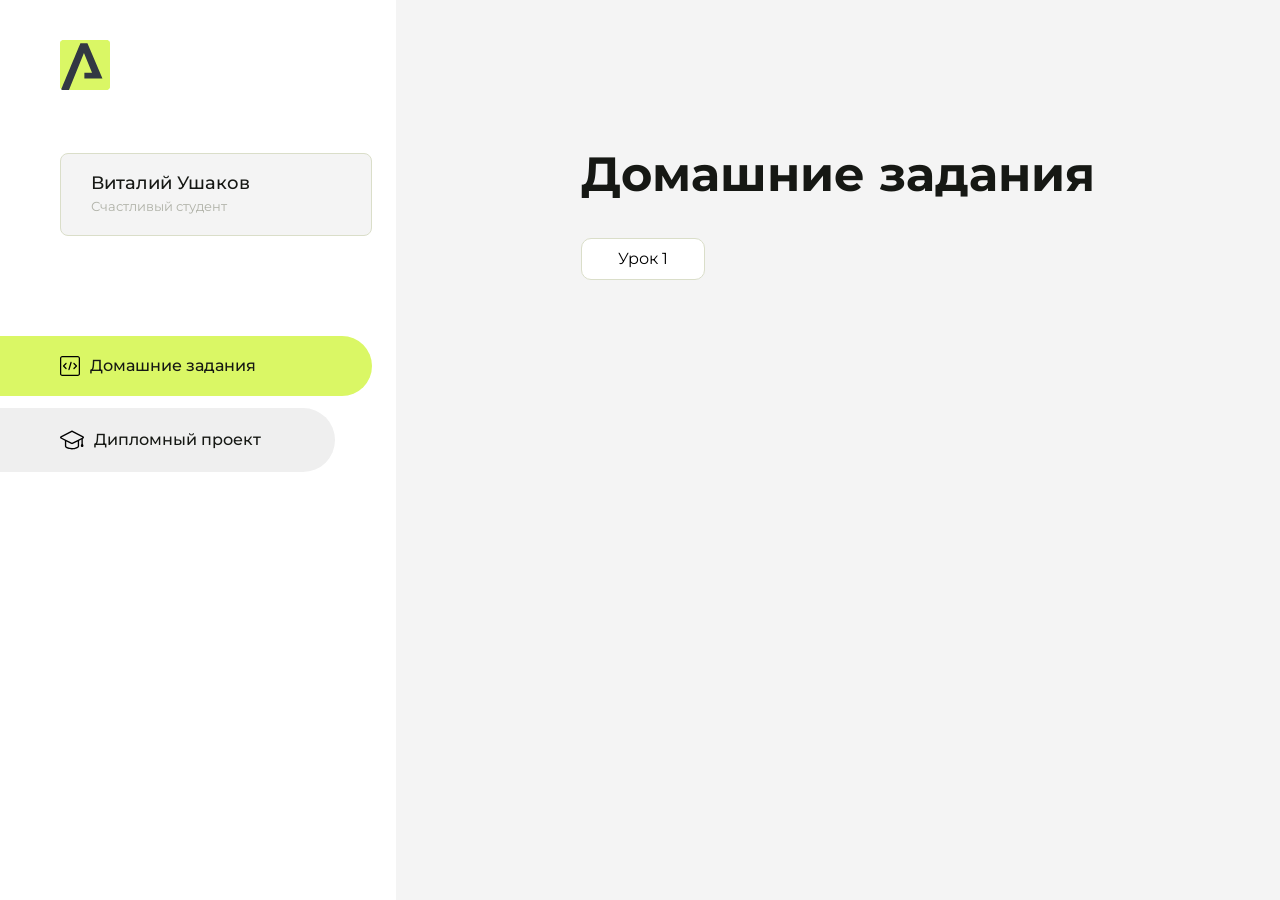
==== index.html @ 2297f7f1 "первый коммит" ====
<!DOCTYPE html>
<html lang="en">
<head>
    <meta charset="UTF-8">
    <meta name="viewport" content="width=device-width, initial-scale=1.0">
    <title>Домашняя работа</title>
    <link rel="shortcut icon" href="src/logo.ico" type="image/x-icon">
    <link rel="preconnect" href="https://fonts.googleapis.com">
    <link rel="preconnect" href="https://fonts.gstatic.com" crossorigin>
    <link href="https://fonts.googleapis.com/css2?family=Montserrat:wght@400;500;700&family=Rubik:wght@500&display=swap"
          rel="stylesheet">
    <link rel="stylesheet" href="src/style.css">
</head>
<body id="body">
<div class="overlay" id="overlay"></div>
<div class="layout">
    <div class="burger" id="burger">
        <svg viewBox="0 0 24 24" fill="none" xmlns="http://www.w3.org/2000/svg">
            <g id="SVGRepo_bgCarrier" stroke-width="0"></g>
            <g id="SVGRepo_tracerCarrier" stroke-linecap="round" stroke-linejoin="round"></g>
            <g id="SVGRepo_iconCarrier">
                <path d="M4 18L20 18" stroke="#DAF765" stroke-width="2" stroke-linecap="round"></path>
                <path d="M4 12L20 12" stroke="#DAF765" stroke-width="2" stroke-linecap="round"></path>
                <path d="M4 6L20 6" stroke="#DAF765" stroke-width="2" stroke-linecap="round"></path>
            </g>
        </svg>
    </div>
    <aside class="sidebar" id="sidebar">
        <div class="sidebar__inner">
            <div class="logo">
                <svg width="50" height="50" viewBox="0 0 50 50" fill="none" xmlns="http://www.w3.org/2000/svg">
                    <g clip-path="url(#clip0_513_74730)">
                        <path d="M46.17 -0.257004H3.83C1.57281 -0.257004 -0.257 1.57281 -0.257 3.83V46.17C-0.257 48.4272 1.57281 50.257 3.83 50.257H46.17C48.4272 50.257 50.257 48.4272 50.257 46.17V3.83C50.257 1.57281 48.4272 -0.257004 46.17 -0.257004Z"
                              fill="#DAF765"/>
                        <path d="M24.375 38.4H42.461L27.441 3.1585H20.4355C20.4355 3.1585 6.7895 35.881 1.1945 49.294C2.015 50.0275 3.0945 50.257 3.6945 50.257H8.8445L23.954 13.07L32.0465 32.8285H24.375V38.4Z"
                              fill="#323843"/>
                    </g>
                    <defs>
                        <clipPath id="clip0_513_74730">
                            <rect width="50" height="50" fill="white"/>
                        </clipPath>
                    </defs>
                </svg>
            </div>
            <div class="sidebar__user">
                <div class="sidebar__name">Виталий Ушаков</div>
                <div class="sidebar__text">Счастливый студент</div>
            </div>
            <div class="sidebar__tabs">
                <div class="sidebar__item">
                    <button class="sidebar__button active" id="tasks">
                        <svg xmlns="http://www.w3.org/2000/svg" width="20" height="20" viewBox="0 0 20 20" fill="none">
                            <g clip-path="url(#clip0_704_74543)">
                                <path d="M17.7083 20H2.29167C1.0275 20 0 18.9725 0 17.7083V2.29167C0 1.0275 1.0275 0 2.29167 0H17.7083C18.9725 0 20 1.0275 20 2.29167V17.7083C20 18.9725 18.9725 20 17.7083 20ZM2.29167 1.25C1.7175 1.25 1.25 1.7175 1.25 2.29167V17.7083C1.25 18.2825 1.7175 18.75 2.29167 18.75H17.7083C18.2825 18.75 18.75 18.2825 18.75 17.7083V2.29167C18.75 1.7175 18.2825 1.25 17.7083 1.25H2.29167Z"
                                      fill="black"/>
                                <path d="M6.04167 13.125C5.88167 13.125 5.72167 13.0642 5.6 12.9417L3.1 10.4417C2.85583 10.1975 2.85583 9.80167 3.1 9.5575L5.6 7.0575C5.84417 6.81333 6.24 6.81333 6.48417 7.0575C6.72833 7.30167 6.72833 7.6975 6.48417 7.94167L4.42583 10L6.48417 12.0583C6.72833 12.3025 6.72833 12.6983 6.48417 12.9425C6.36167 13.0642 6.20167 13.125 6.04167 13.125Z"
                                      fill="black"/>
                                <path d="M8.95833 14.1667C8.9 14.1667 8.84 14.1583 8.78167 14.1417C8.45083 14.0442 8.26083 13.6967 8.35833 13.3658L10.4417 6.28251C10.5392 5.95084 10.8892 5.76417 11.2175 5.85917C11.5483 5.95667 11.7383 6.30417 11.6408 6.63501L9.5575 13.7183C9.47833 13.9908 9.22833 14.1667 8.95833 14.1667Z"
                                      fill="black"/>
                                <path d="M13.9583 13.125C13.7983 13.125 13.6383 13.0642 13.5167 12.9417C13.2725 12.6975 13.2725 12.3017 13.5167 12.0575L15.575 9.99916L13.5167 7.94083C13.2725 7.69666 13.2725 7.30083 13.5167 7.05666C13.7608 6.81249 14.1567 6.81249 14.4008 7.05666L16.9008 9.55666C17.145 9.80083 17.145 10.1967 16.9008 10.4408L14.4008 12.9408C14.2783 13.0642 14.1183 13.125 13.9583 13.125Z"
                                      fill="black"/>
                            </g>
                            <defs>
                                <clipPath id="clip0_704_74543">
                                    <rect width="20" height="20" fill="white"/>
                                </clipPath>
                            </defs>
                        </svg>
                        <span>Домашние задания</span></button>
                </div>
                <div class="sidebar__item">
                    <button class="sidebar__button" id="diplom">
                        <svg xmlns="http://www.w3.org/2000/svg" width="24" height="24" viewBox="0 0 24 24" fill="none">
                            <g clip-path="url(#clip0_704_74553)">
                                <path d="M23.2628 10.5971C23.7176 10.365 24 9.90375 24 9.39337C24 8.883 23.7176 8.42175 23.2628 8.18962L12.6135 2.75362C12.2291 2.55824 11.7705 2.55787 11.3854 2.75399L0.736875 8.19C0.282375 8.42175 0 8.883 0 9.39337C0 9.90375 0.282375 10.365 0.736875 10.5971L4.89038 12.7177V18.2074C4.89038 19.8154 8.412 21.393 12 21.393C15.5884 21.393 19.1096 19.815 19.1096 18.2074V12.7174L21.4609 11.517V15.8017L20.901 17.2305C20.7409 17.6389 20.7934 18.0994 21.0405 18.4616C21.2876 18.8246 21.6979 19.041 22.1366 19.041C22.5754 19.041 22.9852 18.8246 23.2324 18.462C23.4795 18.099 23.532 17.6385 23.3719 17.2301L22.8124 15.8021V10.827L23.2628 10.5971ZM17.7623 18.1721C17.6198 18.6375 15.3491 20.0419 12 20.0419C8.65088 20.0419 6.38025 18.6375 6.2415 18.2074V12.3037L6.23887 12.3019C6.23812 12.057 6.1065 11.8207 5.87325 11.7019L1.3515 9.39337L12 3.95737L22.6489 9.39337L12 14.8294L5.87325 11.7019C5.54063 11.5331 4.6695 11.6674 4.5 12C4.33012 12.3322 4.55813 12.5479 4.89038 12.7177L11.3857 16.0331C11.5781 16.1314 11.7889 16.1805 12 16.1805C12.2107 16.1805 12.4222 16.1314 12.6146 16.0331L17.7593 13.407L17.7623 18.1721Z"
                                      fill="black"/>
                            </g>
                            <defs>
                                <clipPath id="clip0_704_74553">
                                    <rect width="24" height="24" fill="white"/>
                                </clipPath>
                            </defs>
                        </svg>
                        <span>Дипломный проект</span></button>
                </div>
            </div>
        </div>

    </aside>
    <div class="content">
        <div class="container">
            <div class="content__block" id="tasksBlock">
                <div class="content__title">Домашние задания</div>
                <ul class="content__list">
                    <li class="content__list-item">
                        <a href="lesson1/index.html">Урок 1</a>
                    </li>
                </ul>
            </div>
            <div class="content__block hidden" id="diplomBlock">
                <div class="content__title">Дипломный проект</div>
                <div class="content__list-diplom">
                    <a href="ПАПКА-С-НОМЕРОМ-УРОКА">Ссылка на ДЗ</a>
                </div>
                <div class="content__decor">
                    <div class="content__decor-text">Давай проверим, чему ты научился!</div>
                    <div class="content__decor-img">
                        <img src="src/decor.png" alt="decor">
                    </div>
                </div>
            </div>
        </div>
    </div>
</div>
<script src="src/index.js"></script>
</body>
</html>
---- src/style.css ----
*{padding: 0;margin: 0;border: 0;}
*,*:before,*:after{-webkit-box-sizing: border-box;box-sizing: border-box;}
:focus,:active{outline: none;}
a:focus,a:active{outline: none;}
nav,footer,header,aside{display: block;}
html,body{
    height:100%;width:100%;
    font-size:100%;line-height:1;-ms-text-size-adjust:100%;-moz-text-size-adjust:100%;-webkit-text-size-adjust:100%;}
input,button,textarea{font-family:inherit;}
input::-ms-clear{display: none;}
button{cursor: pointer;}
button::-moz-focus-inner{padding:0;border:0;}
a,a:visited{text-decoration: none;}
a:hover{text-decoration: none;}
ul li{list-style: none;}
img{vertical-align: top;}
h1,h2,h3,h4,h5,h6{font-size:inherit;font-weight: inherit;}
a{color:inherit;}



body {
    font-family: "Montserrat",SansSerif;
    color: black;
}

body.overflow {
    overflow: hidden;
}



.layout {
    display: -webkit-box;
    display: -ms-flexbox;
    display: flex;
    min-height: 100vh;
}

.sidebar {
    padding: 40px 24px 40px 0;
    -ms-flex-negative: 0;
    flex-shrink: 0;
    background-color: white;
}



.content {
    -webkit-box-flex: 1;
    -ms-flex-positive: 1;
    flex-grow: 1;
    background-color: #F4F4F4;
}

.container {
    display: -webkit-box;
    display: -ms-flexbox;
    display: flex;
    -webkit-box-orient: vertical;
    -webkit-box-direction: normal;
    -ms-flex-direction: column;
    flex-direction: column;
    -webkit-box-pack: center;
    -ms-flex-pack: center;
    justify-content: center;
    -webkit-box-align: center;
    -ms-flex-align: center;
    align-items: center;
    padding: 150px 60px 80px 60px;
}


.logo {
    margin-left: 60px;
    margin-bottom: 60px;
}

.sidebar__user {
    background-color: #F4F4F4;
    padding: 20px 30px;
    margin-left: 60px;
    margin-bottom: 100px;
    border-radius: 8px;
    border: 1px solid #DADEC9;
}

.sidebar__name {
    color:#161814;
    font-size: 18px;
    font-weight: 500;
    margin-bottom: 6px;
}

.sidebar__text {
    color: #AFB1A7;
    font-size: 13px;
    font-weight: 400;
    line-height: 130%; /* 16.9px */
}

.sidebar__item {
    width: 372px;
}

.sidebar__button {
    display: -webkit-box;
    display: -ms-flexbox;
    display: flex;
    -webkit-box-align: center;
    -ms-flex-align: center;
    align-items: center;
    gap: 10px;
    padding: 20px 60px;
    margin-bottom: 12px;
    border-radius: 0px 100px 100px 0px;
    -webkit-transition: all .5s;
    -o-transition: all .5s;
    transition: all .5s;
    cursor: pointer;
    width: 90%;
    color:#161814;
    font-size: 16px;
    font-weight: 500;
}

.sidebar__button.active , .sidebar__button:hover {
    width: 100%;
    background-color: #DAF765;
}


.content__title {
    color: #161814;
    font-size: 48px;
    font-weight: 700;
    margin-bottom: 40px;
}

.content__list {
    display: -webkit-box;
    display: -ms-flexbox;
    display: flex;
    -webkit-box-align: center;
    -ms-flex-align: center;
    align-items: center;
    -ms-flex-wrap: wrap;
    flex-wrap: wrap;
    gap: 20px;
}



.content__list-item  {
    cursor: pointer;
    padding: 12px 18px;
    background-color: #fff;
    border-radius: 10px;
    border: 1px solid #DADEC9;
    -webkit-transition: all .3s;
    -o-transition: all .3s;
    transition: all .3s;
}

.content__list-item:hover,.content__list-diplom:hover {
    background-color: #AFB1A7;
}

li a {
    padding: 12px 18px;

}


.content__list-diplom {
    -webkit-transition: all .3s;
    -o-transition: all .3s;
    transition: all .3s;
    display: inline-block;
    padding: 12px 18px;
    background-color: #fff;
    border-radius: 10px;
    border: 1px solid #DADEC9;
}

.content__decor {
    display: -webkit-box;
    display: -ms-flexbox;
    display: flex;
    -webkit-box-align: center;
    -ms-flex-align: center;
    align-items: center;
}

.content__decor-text {
    color:#BEDD44;
    font-size: 36px;
    font-weight: 700;
    line-height: 110%; /* 39.6px */
}

.content__block {
    max-width: 1200px;
}

.content__block.hidden {
    display: none;
}

.content__decor-img img{
    width: 100%;
}

.burger {
    display: none;
    padding: 5px;
    position: fixed;
    top: 3%;
    right: 7%;
    width: 40px;
    height: 40px;
    background-color: #161814;
    border-radius: 50%;
    z-index: 10;
    border: 1px solid #DAF765;
}

@media (max-width: 768px) {
    .burger {
        display: block;
    }

    .sidebar {
        -webkit-transition: all .3s;
        -o-transition: all .3s;
        transition: all .3s;
        -webkit-transform: translateX(-100%);
        -ms-transform: translateX(-100%);
        transform: translateX(-100%);
        position: fixed;
        top: 0;
        left: 0;
        bottom: 0;
        z-index: 5;
    }

    .sidebar.show {
        -webkit-transform: translateX(0%);
        -ms-transform: translateX(0%);
        transform: translateX(0%);
    }

    .overlay {
        opacity: 0;
        pointer-events: none;
        -webkit-transition: all .3s;
        -o-transition: all .3s;
        transition: all .3s;
        position: absolute;
        top: 0;
        right: 0;
        left: 0;
        bottom: 0;
        z-index: 3;
        background-color: #000000e0;
    }

    .overlay.show {
        opacity: 1;
        pointer-events: all;
    }

    .container {
        padding: 40px 20px;
        min-height: 100%;
    }

    .content__decor {
        margin-top: 20px;
        -webkit-box-orient: vertical;
        -webkit-box-direction: normal;
        -ms-flex-direction: column;
        flex-direction: column;
    }
}

@media (max-width: 400px) {
    .sidebar__user {
        margin-left: 0;
    }
}
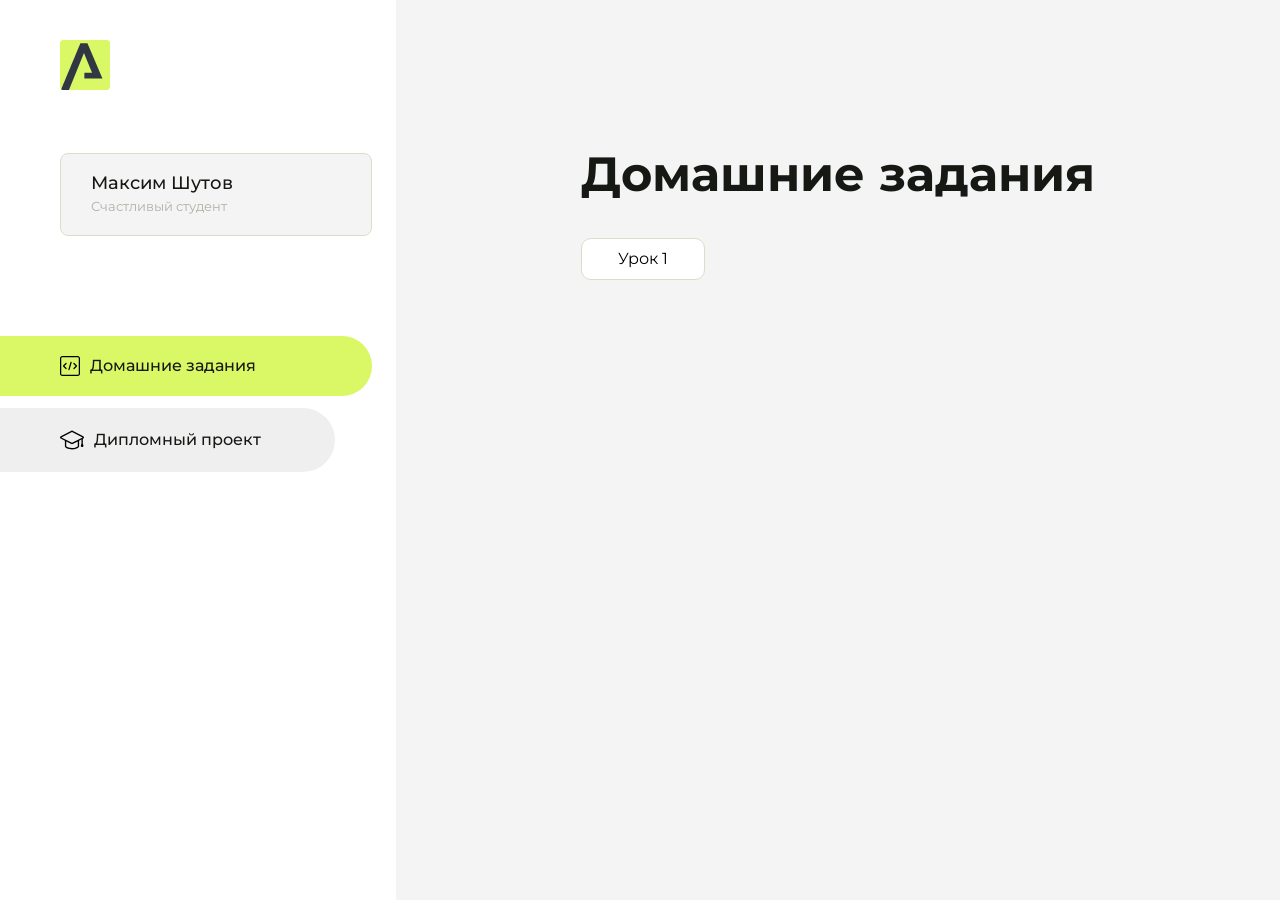
==== commit 59201f11: "Update index.html" ====
--- a/index.html
+++ b/index.html
@@ -43,7 +43,7 @@
                 </svg>
             </div>
             <div class="sidebar__user">
-                <div class="sidebar__name">Виталий Ушаков</div>
+                <div class="sidebar__name">Максим Шутов</div>
                 <div class="sidebar__text">Счастливый студент</div>
             </div>
             <div class="sidebar__tabs">
@@ -93,7 +93,7 @@
                 <div class="content__title">Домашние задания</div>
                 <ul class="content__list">
                     <li class="content__list-item">
-                        <a href="lesson1/index.html">Урок 1</a>
+                        <a href="hello-arokenru/index.html">Урок 1</a>
                     </li>
                 </ul>
             </div>
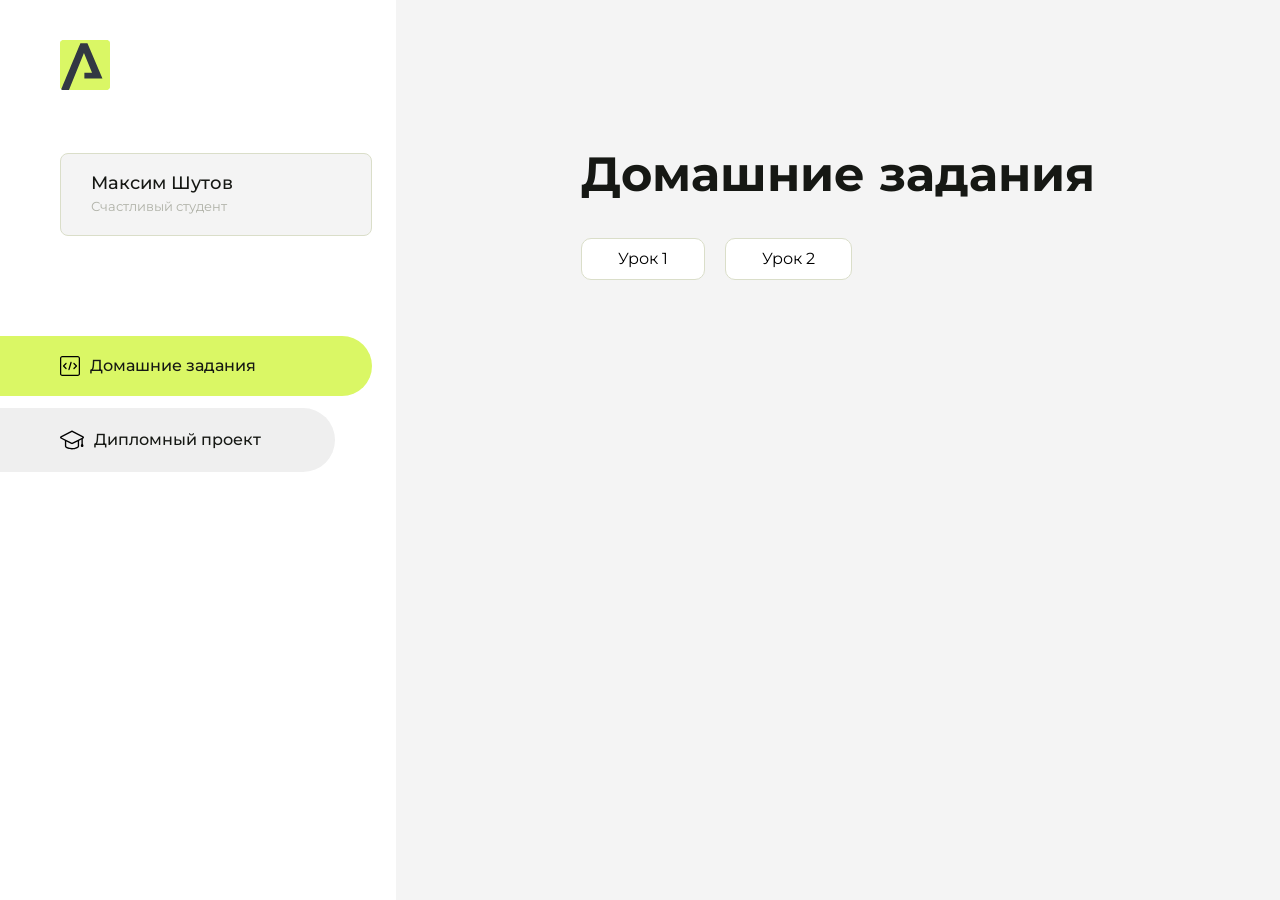
==== commit 4fa382a6: "Update index.html" ====
--- a/index.html
+++ b/index.html
@@ -95,6 +95,9 @@
                     <li class="content__list-item">
                         <a href="hello-arokenru/index.html">Урок 1</a>
                     </li>
+                     <li class="content__list-item">
+                        <a href="Domashka1/index.html">Урок 2</a>
+                    </li>
                 </ul>
             </div>
             <div class="content__block hidden" id="diplomBlock">
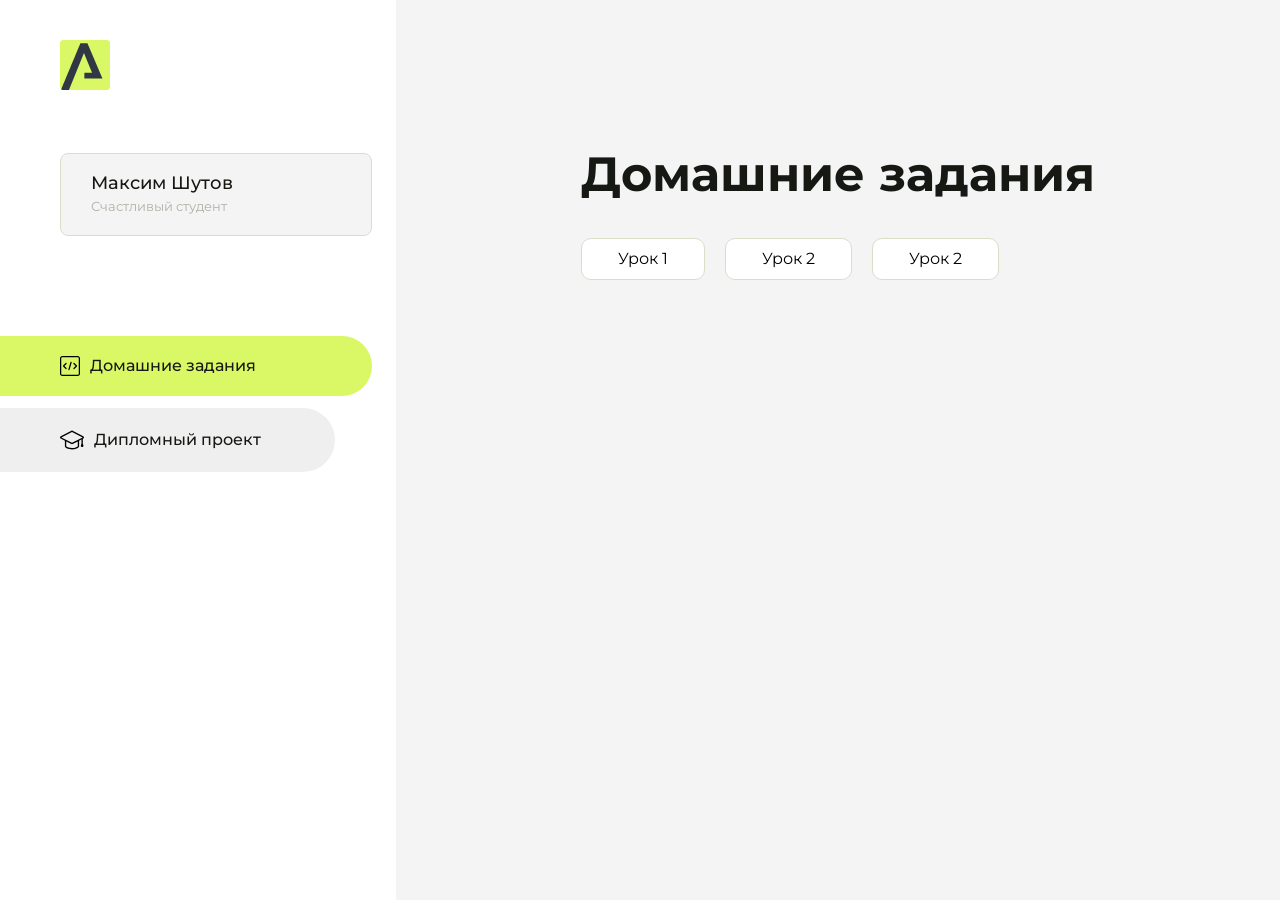
==== commit fb9cafe9: "Update index.html" ====
--- a/index.html
+++ b/index.html
@@ -98,6 +98,9 @@
                      <li class="content__list-item">
                         <a href="Domashka1/index.html">Урок 2</a>
                     </li>
+                     <li class="content__list-item">
+                        <a href="Table/index.html">Урок 2</a>
+                    </li>
                 </ul>
             </div>
             <div class="content__block hidden" id="diplomBlock">
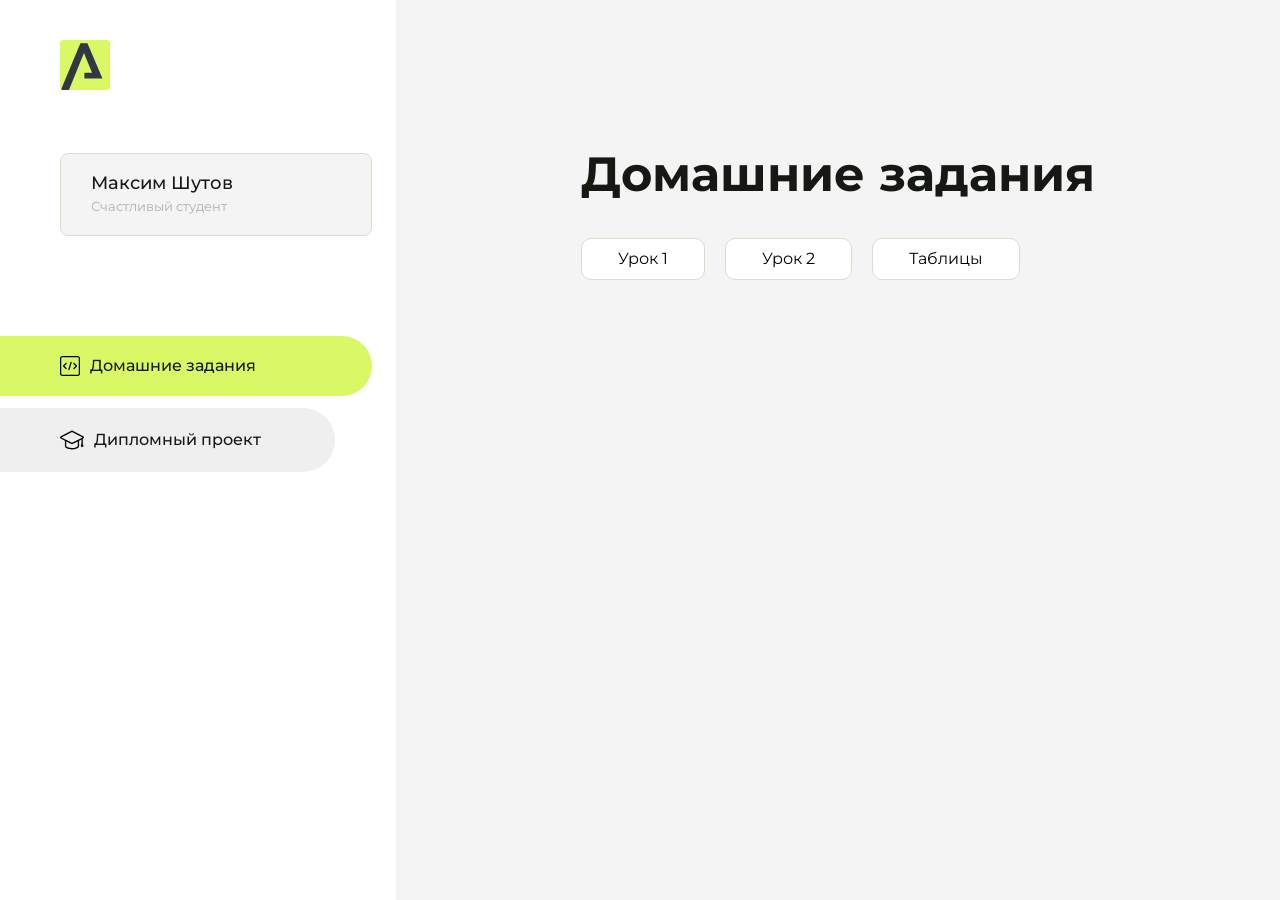
==== commit d7d10b53: "Update index.html" ====
--- a/index.html
+++ b/index.html
@@ -99,7 +99,7 @@
                         <a href="Domashka1/index.html">Урок 2</a>
                     </li>
                      <li class="content__list-item">
-                        <a href="Table/index.html">Урок 2</a>
+                        <a href="Table/index.html">Таблицы</a>
                     </li>
                 </ul>
             </div>
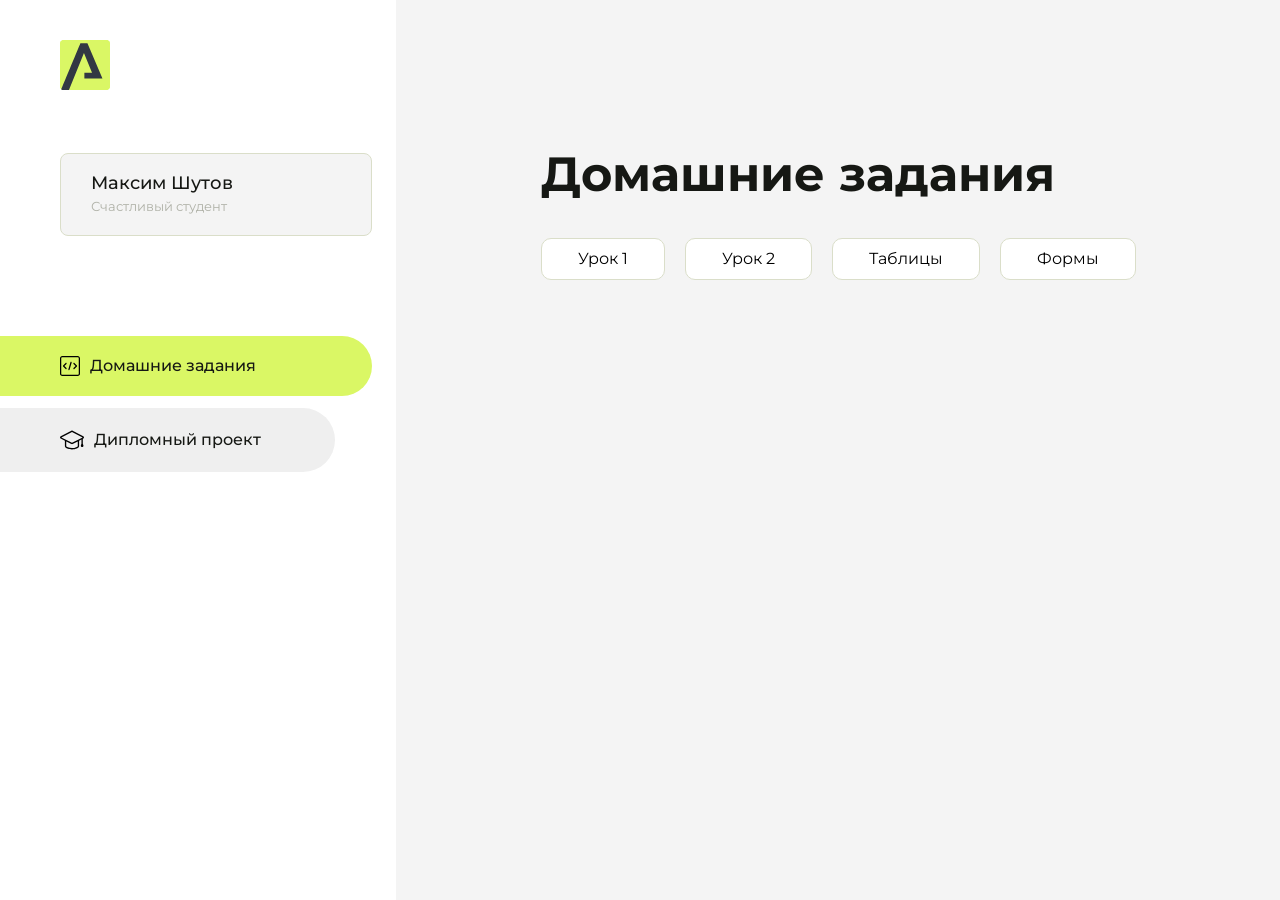
==== commit 14e48af3: "Update index.html" ====
--- a/index.html
+++ b/index.html
@@ -101,6 +101,9 @@
                      <li class="content__list-item">
                         <a href="Table/index.html">Таблицы</a>
                     </li>
+                    <li class="content__list-item">
+                        <a href="Form/index.html">Формы</a>
+                    </li>
                 </ul>
             </div>
             <div class="content__block hidden" id="diplomBlock">
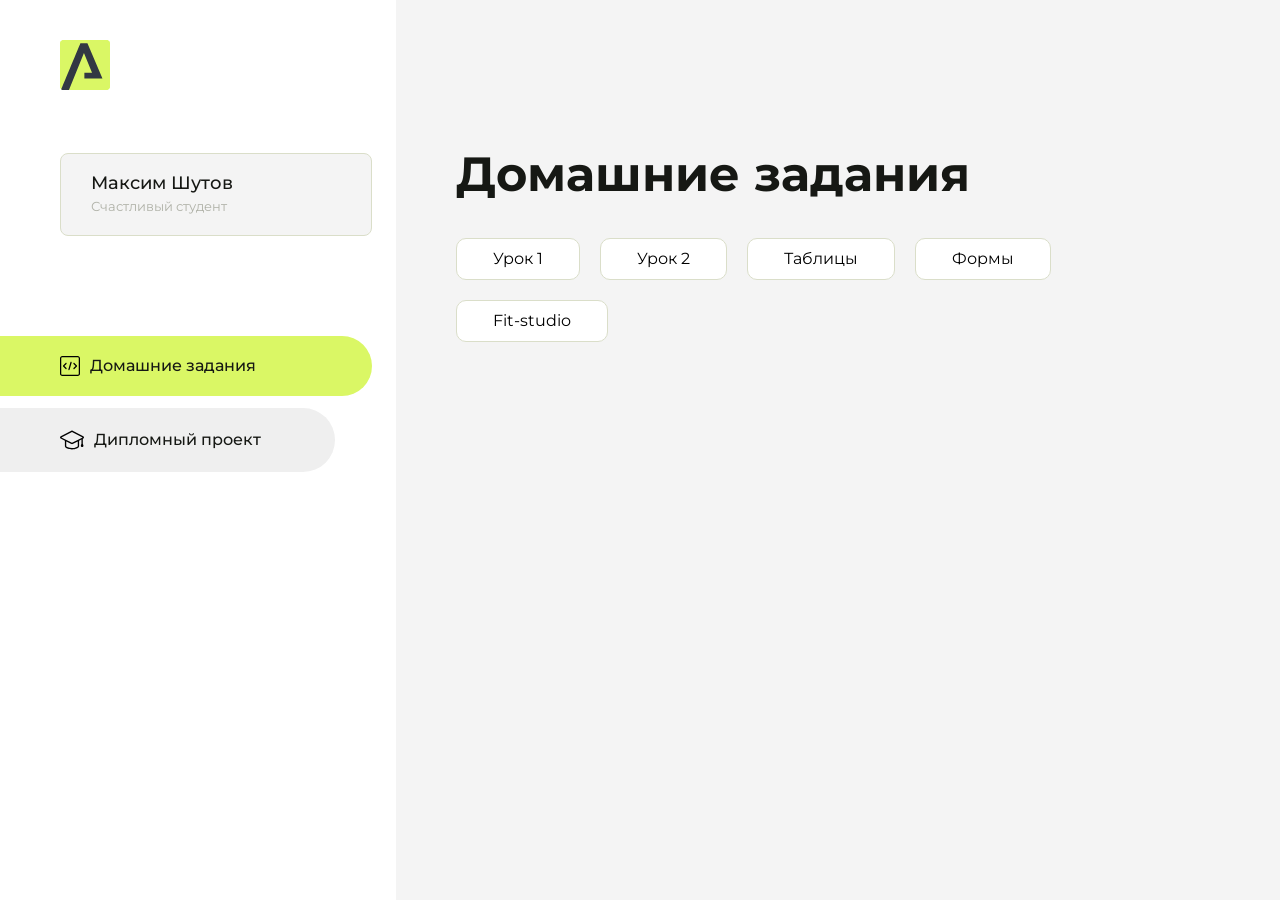
==== commit e050a6dd: "Update index.html" ====
--- a/index.html
+++ b/index.html
@@ -104,6 +104,9 @@
                     <li class="content__list-item">
                         <a href="Form/index.html">Формы</a>
                     </li>
+                    <li class="content__list-item">
+                        <a href="fit-studio/article.html">Fit-studio</a>
+                    </li>
                 </ul>
             </div>
             <div class="content__block hidden" id="diplomBlock">
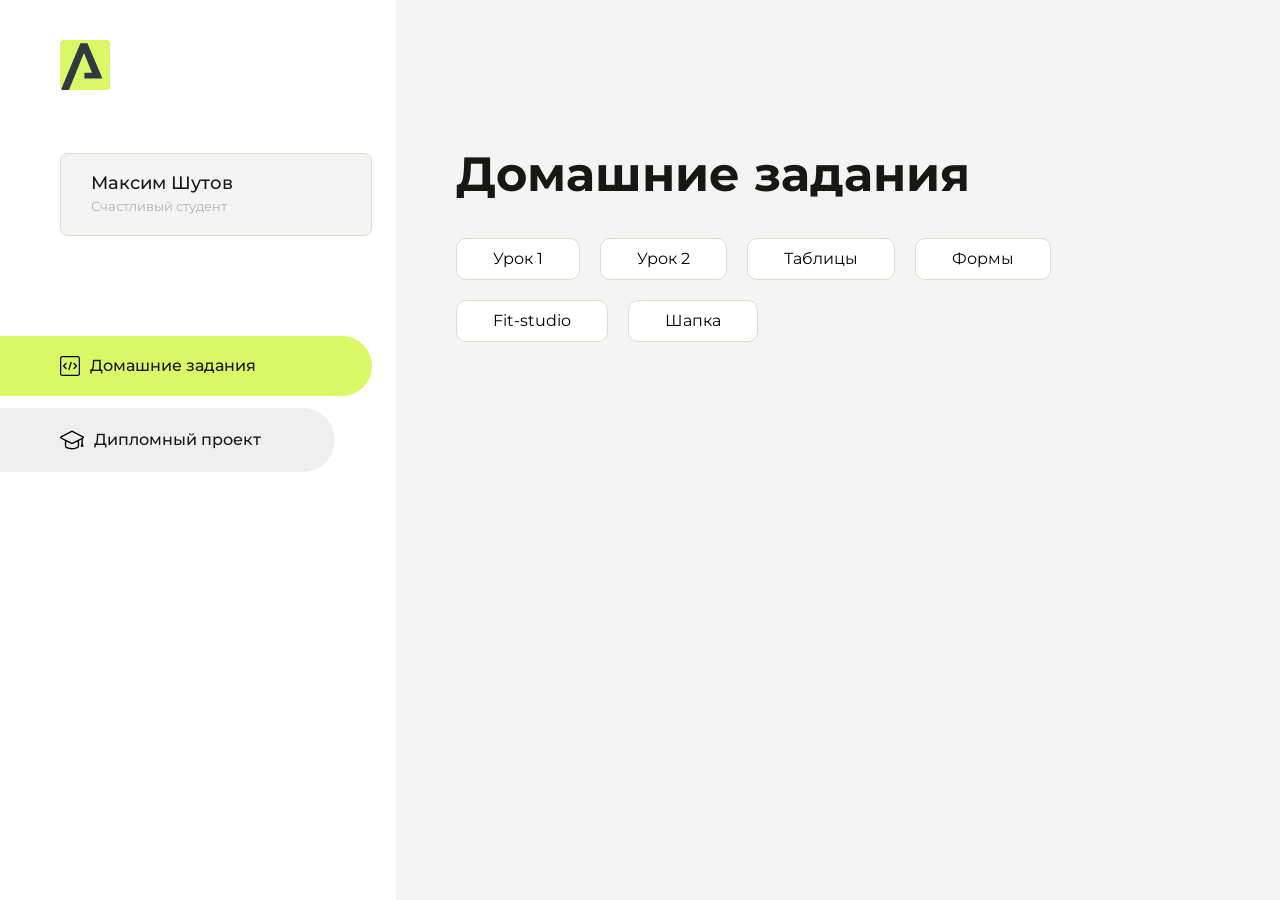
==== commit a9faf6f9: "Update index.html" ====
--- a/index.html
+++ b/index.html
@@ -107,6 +107,9 @@
                     <li class="content__list-item">
                         <a href="fit-studio/article.html">Fit-studio</a>
                     </li>
+                     <li class="content__list-item">
+                        <a href="Shapka/index.html">Шапка</a>
+                    </li>
                 </ul>
             </div>
             <div class="content__block hidden" id="diplomBlock">
